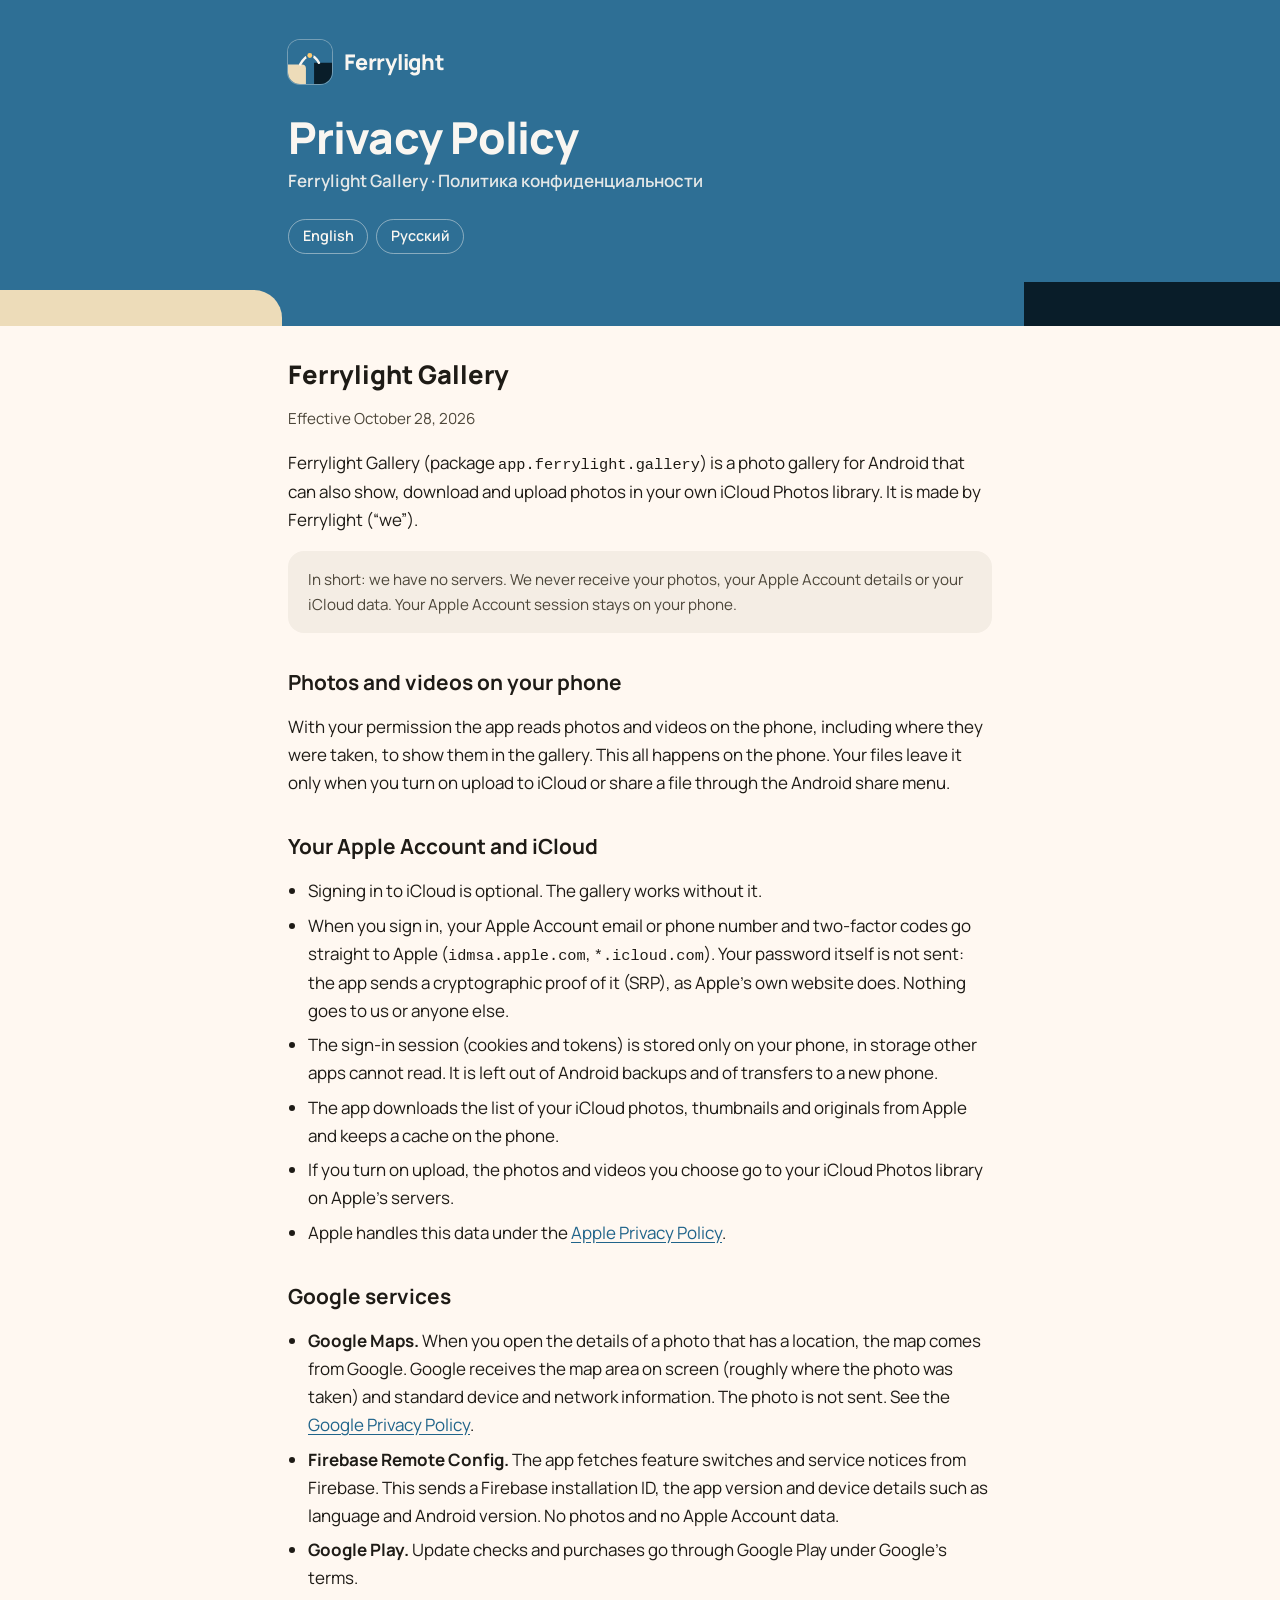
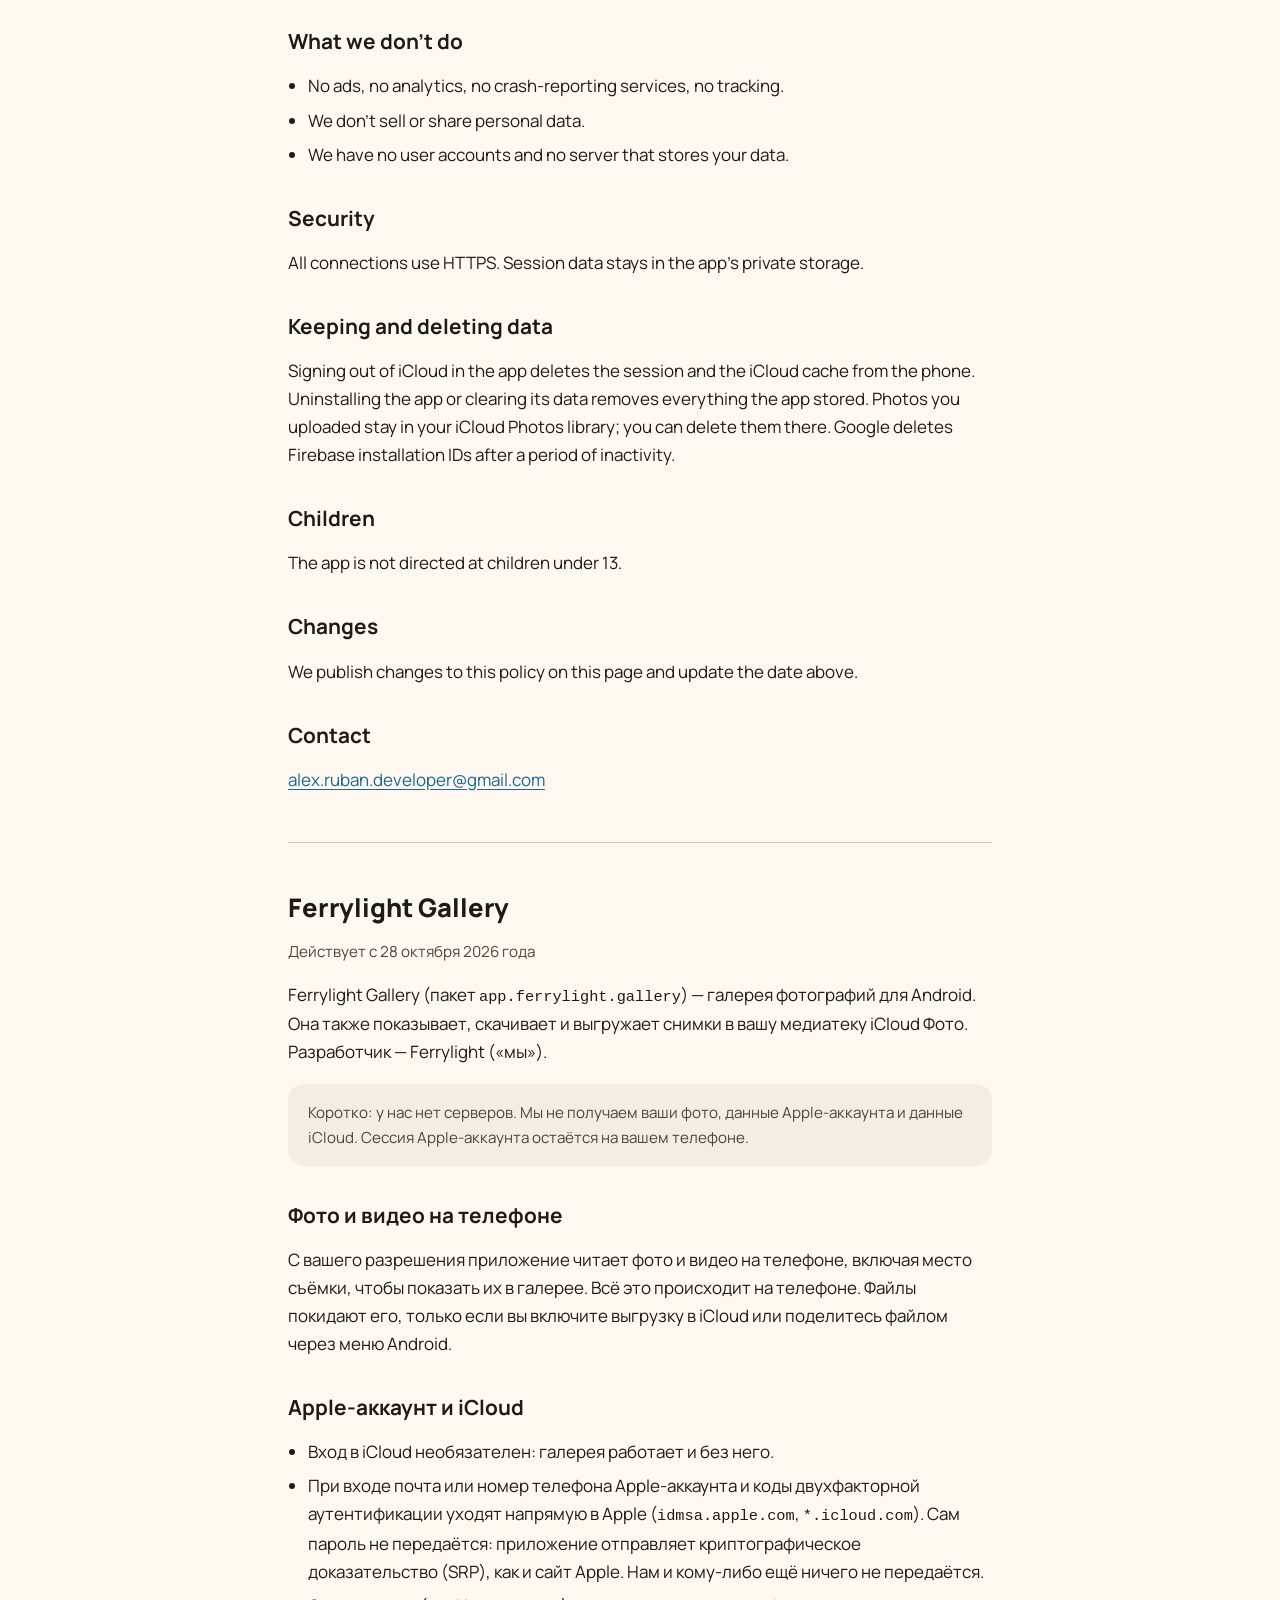
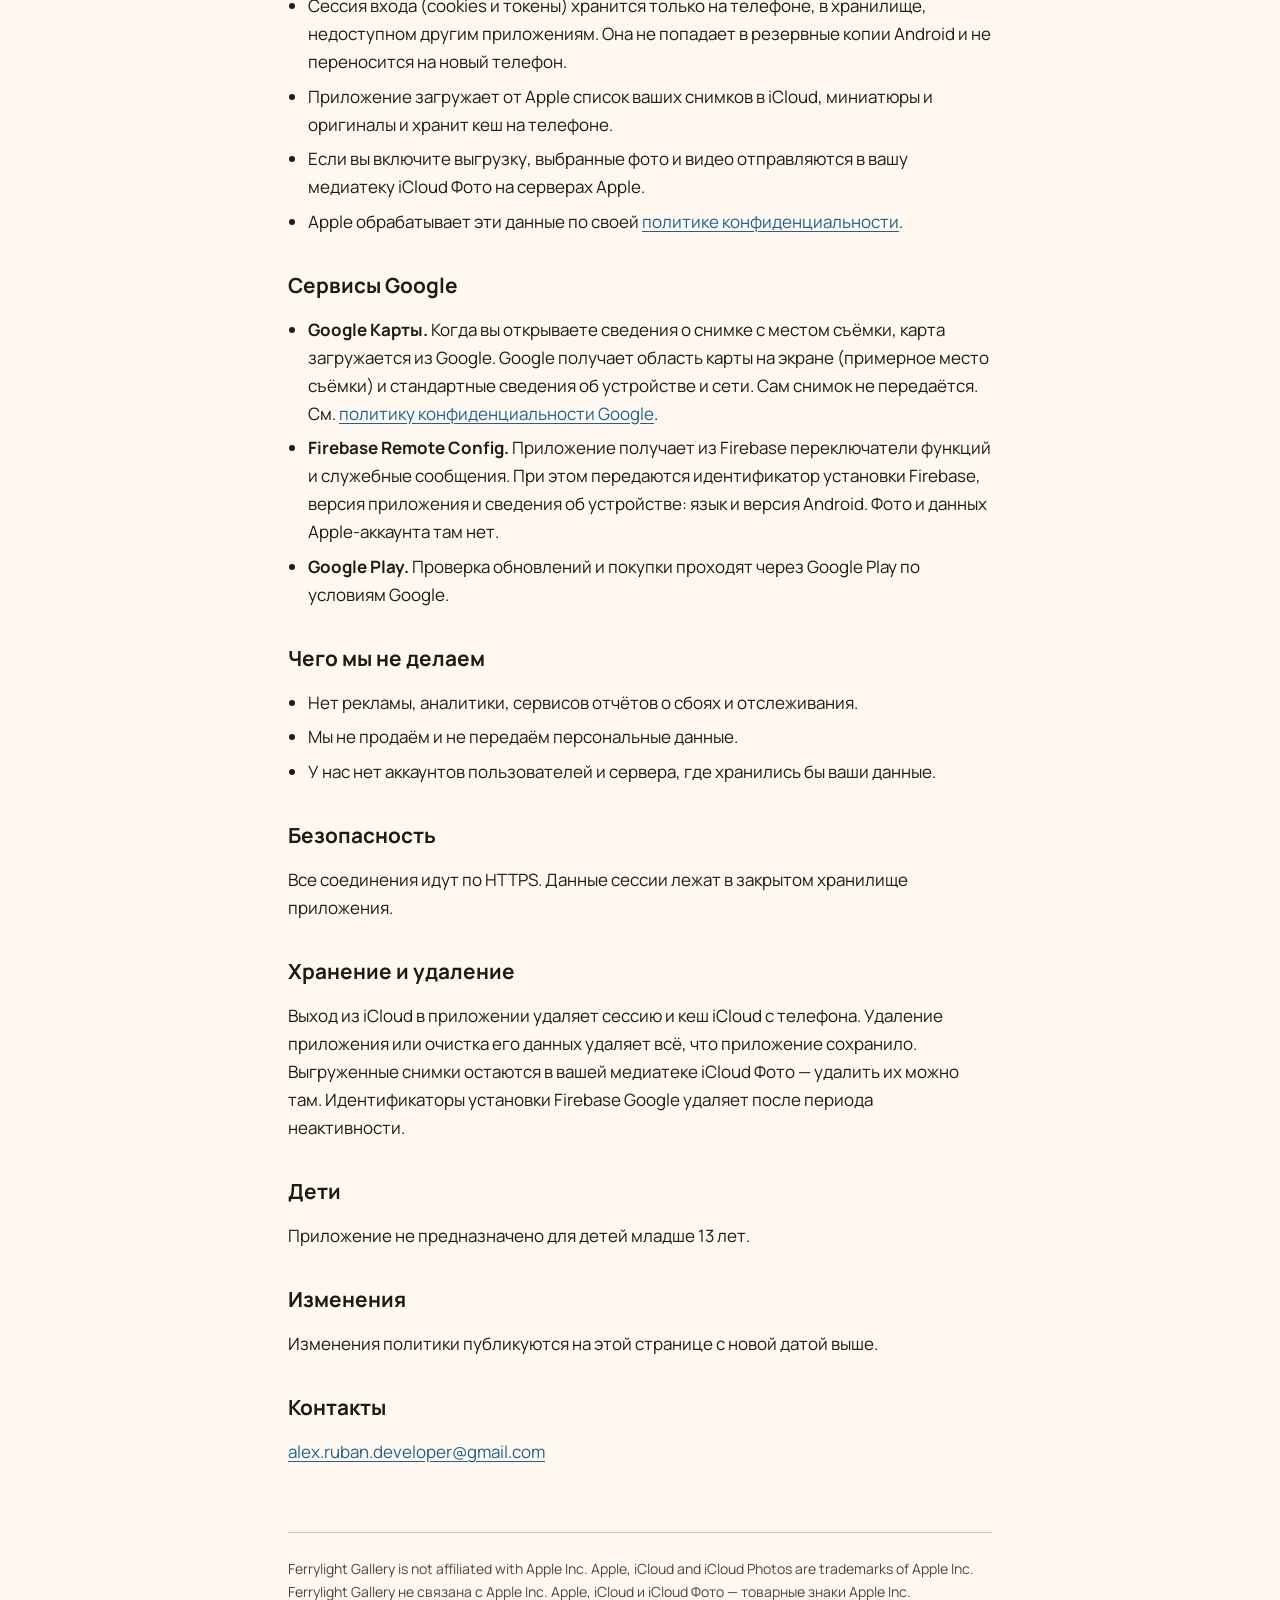
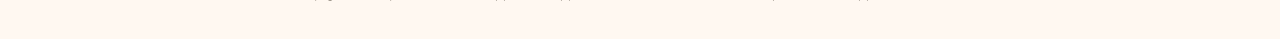
==== privacy/index.html @ f712b7d5 "Add home page and privacy policy Co-Authored-By: Claude Opus 5.5 <noreply@anthropic.com>" ====
<!doctype html>
<html lang="en">
<head>
<meta charset="utf-8">
<meta name="viewport" content="width=device-width, initial-scale=1">
<title>Privacy Policy — Ferrylight Gallery</title>
<meta name="description" content="How Ferrylight Gallery handles your photos and your Apple Account.">
<meta name="theme-color" content="#2E6F95">
<link rel="icon" href="../assets/icon.svg" type="image/svg+xml">
<link rel="preload" href="../assets/fonts/manrope-latin.woff2" as="font" type="font/woff2" crossorigin>
<link rel="stylesheet" href="../assets/site.css">
</head>
<body>

<header class="hero">
  <div class="hero-inner">
    <a class="brand" href="../"><img src="../assets/icon.svg" alt=""><span>Ferrylight</span></a>
    <h1>Privacy Policy</h1>
    <p>Ferrylight Gallery · Политика конфиденциальности</p>
    <nav class="lang" aria-label="Language">
      <a href="#en" hreflang="en">English</a>
      <a href="#ru" hreflang="ru">Русский</a>
    </nav>
  </div>
</header>

<main>

<section id="en" lang="en">
<h2>Ferrylight Gallery</h2>
<p class="meta">Effective October 28, 2026</p>

<p>Ferrylight Gallery (package <code>app.ferrylight.gallery</code>) is a photo gallery for Android that can also show, download and upload
photos in your own iCloud Photos library. It is made by Ferrylight (“we”).</p>
<p class="note">In short: we have no servers. We never receive your photos, your Apple Account details or your iCloud data.
Your Apple Account session stays on your phone.</p>

<h2>Photos and videos on your phone</h2>
<p>With your permission the app reads photos and videos on the phone, including where they were taken, to show them in the gallery.
This all happens on the phone. Your files leave it only when you turn on upload to iCloud or share a file through the Android share menu.</p>

<h2>Your Apple Account and iCloud</h2>
<ul>
  <li>Signing in to iCloud is optional. The gallery works without it.</li>
  <li>When you sign in, your Apple Account email or phone number and two-factor codes go straight to Apple
      (<code>idmsa.apple.com</code>, <code>*.icloud.com</code>). Your password itself is not sent: the app sends a cryptographic proof of it (SRP),
      as Apple’s own website does. Nothing goes to us or anyone else.</li>
  <li>The sign-in session (cookies and tokens) is stored only on your phone, in storage other apps cannot read.
      It is left out of Android backups and of transfers to a new phone.</li>
  <li>The app downloads the list of your iCloud photos, thumbnails and originals from Apple and keeps a cache on the phone.</li>
  <li>If you turn on upload, the photos and videos you choose go to your iCloud Photos library on Apple’s servers.</li>
  <li>Apple handles this data under the <a href="https://www.apple.com/legal/privacy/">Apple Privacy Policy</a>.</li>
</ul>

<h2>Google services</h2>
<ul>
  <li><strong>Google Maps.</strong> When you open the details of a photo that has a location, the map comes from Google. Google receives
      the map area on screen (roughly where the photo was taken) and standard device and network information. The photo is not sent.
      See the <a href="https://policies.google.com/privacy">Google Privacy Policy</a>.</li>
  <li><strong>Firebase Remote Config.</strong> The app fetches feature switches and service notices from Firebase. This sends a Firebase
      installation ID, the app version and device details such as language and Android version. No photos and no Apple Account data.</li>
  <li><strong>Google Play.</strong> Update checks and purchases go through Google Play under Google’s terms.</li>
</ul>

<h2>What we don’t do</h2>
<ul>
  <li>No ads, no analytics, no crash-reporting services, no tracking.</li>
  <li>We don’t sell or share personal data.</li>
  <li>We have no user accounts and no server that stores your data.</li>
</ul>

<h2>Security</h2>
<p>All connections use HTTPS. Session data stays in the app’s private storage.</p>

<h2>Keeping and deleting data</h2>
<p>Signing out of iCloud in the app deletes the session and the iCloud cache from the phone. Uninstalling the app or clearing its data
removes everything the app stored. Photos you uploaded stay in your iCloud Photos library; you can delete them there.
Google deletes Firebase installation IDs after a period of inactivity.</p>

<h2>Children</h2>
<p>The app is not directed at children under 13.</p>

<h2>Changes</h2>
<p>We publish changes to this policy on this page and update the date above.</p>

<h2>Contact</h2>
<p><a href="mailto:alex.ruban.developer@gmail.com">alex.ruban.developer@gmail.com</a></p>
</section>

<section id="ru" lang="ru">
<h2>Ferrylight Gallery</h2>
<p class="meta">Действует с 28 октября 2026 года</p>

<p>Ferrylight Gallery (пакет <code>app.ferrylight.gallery</code>) — галерея фотографий для Android. Она также показывает, скачивает
и выгружает снимки в вашу медиатеку iCloud Фото. Разработчик — Ferrylight («мы»).</p>
<p class="note">Коротко: у нас нет серверов. Мы не получаем ваши фото, данные Apple-аккаунта и данные iCloud.
Сессия Apple-аккаунта остаётся на вашем телефоне.</p>

<h2>Фото и видео на телефоне</h2>
<p>С вашего разрешения приложение читает фото и видео на телефоне, включая место съёмки, чтобы показать их в галерее.
Всё это происходит на телефоне. Файлы покидают его, только если вы включите выгрузку в iCloud или поделитесь файлом через меню Android.</p>

<h2>Apple-аккаунт и iCloud</h2>
<ul>
  <li>Вход в iCloud необязателен: галерея работает и без него.</li>
  <li>При входе почта или номер телефона Apple-аккаунта и коды двухфакторной аутентификации уходят напрямую в Apple
      (<code>idmsa.apple.com</code>, <code>*.icloud.com</code>). Сам пароль не передаётся: приложение отправляет криптографическое
      доказательство (SRP), как и сайт Apple. Нам и кому-либо ещё ничего не передаётся.</li>
  <li>Сессия входа (cookies и токены) хранится только на телефоне, в хранилище, недоступном другим приложениям.
      Она не попадает в резервные копии Android и не переносится на новый телефон.</li>
  <li>Приложение загружает от Apple список ваших снимков в iCloud, миниатюры и оригиналы и хранит кеш на телефоне.</li>
  <li>Если вы включите выгрузку, выбранные фото и видео отправляются в вашу медиатеку iCloud Фото на серверах Apple.</li>
  <li>Apple обрабатывает эти данные по своей <a href="https://www.apple.com/legal/privacy/">политике конфиденциальности</a>.</li>
</ul>

<h2>Сервисы Google</h2>
<ul>
  <li><strong>Google Карты.</strong> Когда вы открываете сведения о снимке с местом съёмки, карта загружается из Google. Google получает
      область карты на экране (примерное место съёмки) и стандартные сведения об устройстве и сети. Сам снимок не передаётся.
      См. <a href="https://policies.google.com/privacy?hl=ru">политику конфиденциальности Google</a>.</li>
  <li><strong>Firebase Remote Config.</strong> Приложение получает из Firebase переключатели функций и служебные сообщения. При этом передаются
      идентификатор установки Firebase, версия приложения и сведения об устройстве: язык и версия Android. Фото и данных Apple-аккаунта там нет.</li>
  <li><strong>Google Play.</strong> Проверка обновлений и покупки проходят через Google Play по условиям Google.</li>
</ul>

<h2>Чего мы не делаем</h2>
<ul>
  <li>Нет рекламы, аналитики, сервисов отчётов о сбоях и отслеживания.</li>
  <li>Мы не продаём и не передаём персональные данные.</li>
  <li>У нас нет аккаунтов пользователей и сервера, где хранились бы ваши данные.</li>
</ul>

<h2>Безопасность</h2>
<p>Все соединения идут по HTTPS. Данные сессии лежат в закрытом хранилище приложения.</p>

<h2>Хранение и удаление</h2>
<p>Выход из iCloud в приложении удаляет сессию и кеш iCloud с телефона. Удаление приложения или очистка его данных удаляет всё,
что приложение сохранило. Выгруженные снимки остаются в вашей медиатеке iCloud Фото — удалить их можно там.
Идентификаторы установки Firebase Google удаляет после периода неактивности.</p>

<h2>Дети</h2>
<p>Приложение не предназначено для детей младше 13 лет.</p>

<h2>Изменения</h2>
<p>Изменения политики публикуются на этой странице с новой датой выше.</p>

<h2>Контакты</h2>
<p><a href="mailto:alex.ruban.developer@gmail.com">alex.ruban.developer@gmail.com</a></p>
</section>

</main>

<footer>
  Ferrylight Gallery is not affiliated with Apple Inc. Apple, iCloud and iCloud Photos are trademarks of Apple Inc.<br>
  Ferrylight Gallery не связана с Apple Inc. Apple, iCloud и iCloud Фото — товарные знаки Apple Inc.
</footer>

</body>
</html>
---- assets/site.css ----
/* Ferrylight site: brand colors and M3 tokens from ferrylight-app/brand (tokens/brand.json, tokens/m3-scheme.json). */
@font-face {
  font-family: "Manrope";
  src: url("fonts/manrope-latin.woff2") format("woff2");
  font-weight: 200 800;
  font-display: swap;
  unicode-range: U+0000-00FF, U+0131, U+0152-0153, U+02BB-02BC, U+02C6, U+02DA, U+02DC, U+2000-206F, U+2074, U+20AC, U+2122, U+2191, U+2193, U+2212, U+2215, U+FEFF, U+FFFD;
}
@font-face {
  font-family: "Manrope";
  src: url("fonts/manrope-cyrillic.woff2") format("woff2");
  font-weight: 200 800;
  font-display: swap;
  unicode-range: U+0301, U+0400-045F, U+0490-0491, U+04B0-04B1, U+2116;
}

:root {
  --water: #2E6F95;
  --shore-warm: #EDDCB9;
  --shore-cool: #091D29;
  --lantern: #FFCB70;
  --foam: #F9F6F1;

  --primary: #20648A;
  --surface: #FFF8F1;
  --on-surface: #1E1B16;
  --on-surface-variant: #4C4639;
  --surface-container: #F4EDE4;
  --outline-variant: #CFC5B4;
  color-scheme: light dark;
}
@media (prefers-color-scheme: dark) {
  :root {
    --primary: #91CDF8;
    --surface: #15130E;
    --on-surface: #E8E1D9;
    --on-surface-variant: #CFC5B4;
    --surface-container: #221F1A;
    --outline-variant: #4C4639;
  }
}

* { box-sizing: border-box; }
html { -webkit-text-size-adjust: 100%; }
body {
  margin: 0;
  font: 400 17px/1.65 "Manrope", system-ui, sans-serif;
  color: var(--on-surface);
  background: var(--surface);
}
a { color: var(--primary); text-underline-offset: 0.15em; }
code { font-size: 0.9em; overflow-wrap: anywhere; }

/* Header: water with the two shores in the bottom corners, as on the store graphic. */
.hero {
  position: relative;
  overflow: hidden;
  background: var(--water);
  color: var(--foam);
  padding: 2.5rem 0 4.5rem;
}
.hero::before, .hero::after {
  content: "";
  position: absolute;
  bottom: 0;
  height: 2.25rem;
}
.hero::before { left: 0; width: 22%; background: var(--shore-warm); border-top-right-radius: 1.75rem; }
.hero::after { right: 0; width: 20%; height: 2.75rem; background: var(--shore-cool); }
.hero-inner, main, footer { width: min(44rem, 100% - 2rem); margin: 0 auto; }
.brand { display: flex; align-items: center; gap: 0.75rem; color: inherit; text-decoration: none; }
.brand img { width: 2.75rem; height: 2.75rem; border-radius: 0.75rem; box-shadow: 0 0 0 1px rgb(249 246 241 / 0.35); }
.brand span { font-weight: 800; font-size: 1.35rem; letter-spacing: -0.01em; }
.hero h1 { margin: 1.75rem 0 0.25rem; font-weight: 800; font-size: clamp(2rem, 6vw, 2.75rem); line-height: 1.15; letter-spacing: -0.02em; }
.hero p { margin: 0; font-weight: 600; opacity: 0.9; }

.lang { display: flex; gap: 0.5rem; margin: 1.5rem 0 0; }
.lang a {
  color: var(--foam);
  text-decoration: none;
  font-weight: 600;
  font-size: 0.9rem;
  padding: 0.3rem 0.85rem;
  border: 1px solid rgb(249 246 241 / 0.45);
  border-radius: 999px;
}
.lang a:hover, .lang a:focus-visible { background: rgb(249 246 241 / 0.15); }

main { padding: 1rem 0 3rem; }
main section + section { margin-top: 3rem; padding-top: 2rem; border-top: 1px solid var(--outline-variant); }
h2 { margin: 2.25rem 0 0.5rem; font-weight: 700; font-size: 1.3rem; line-height: 1.3; }
section > h2:first-child { margin-top: 1rem; font-size: 1.6rem; font-weight: 800; }
ul { padding-left: 1.25rem; }
li + li { margin-top: 0.4rem; }
.meta { color: var(--on-surface-variant); font-size: 0.95rem; }
.note {
  background: var(--surface-container);
  border-radius: 1rem;
  padding: 1rem 1.25rem;
  color: var(--on-surface-variant);
  font-size: 0.95rem;
}

footer {
  padding: 1.5rem 0 2.5rem;
  color: var(--on-surface-variant);
  font-size: 0.875rem;
  border-top: 1px solid var(--outline-variant);
}
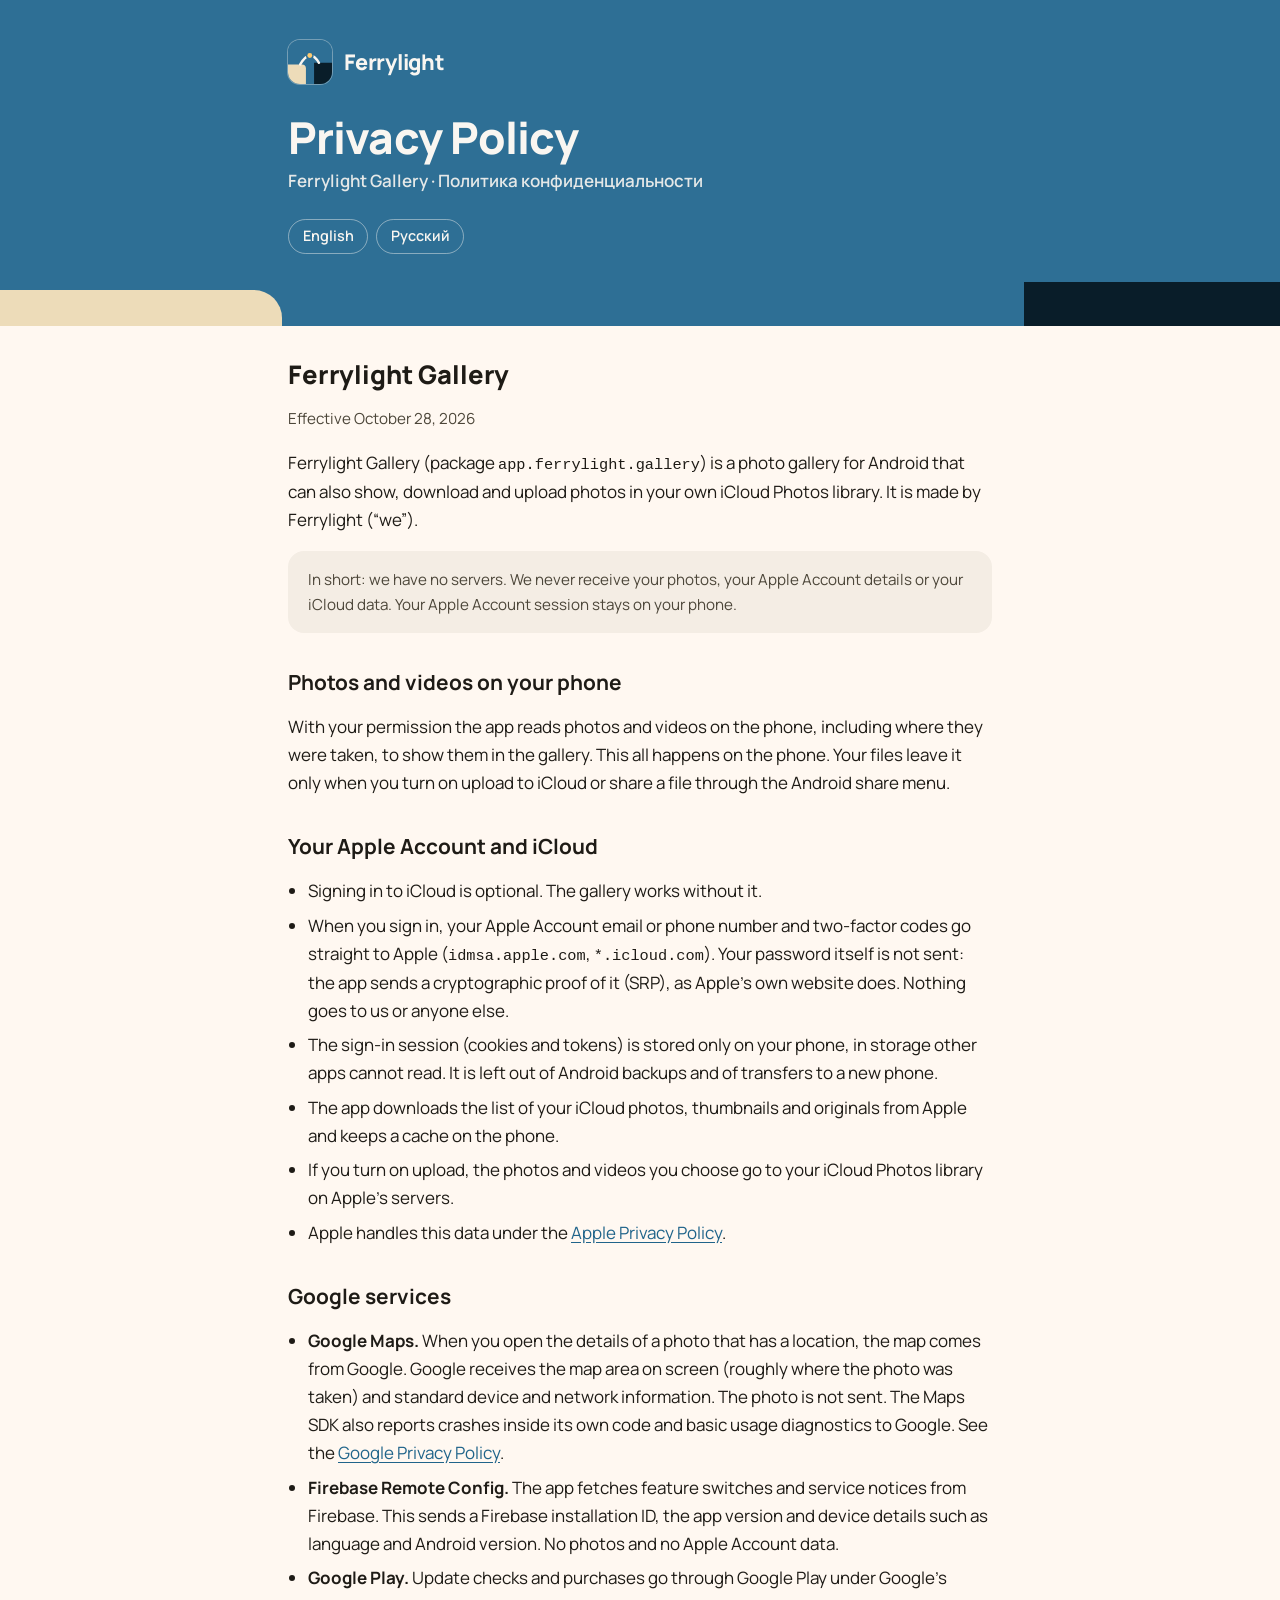
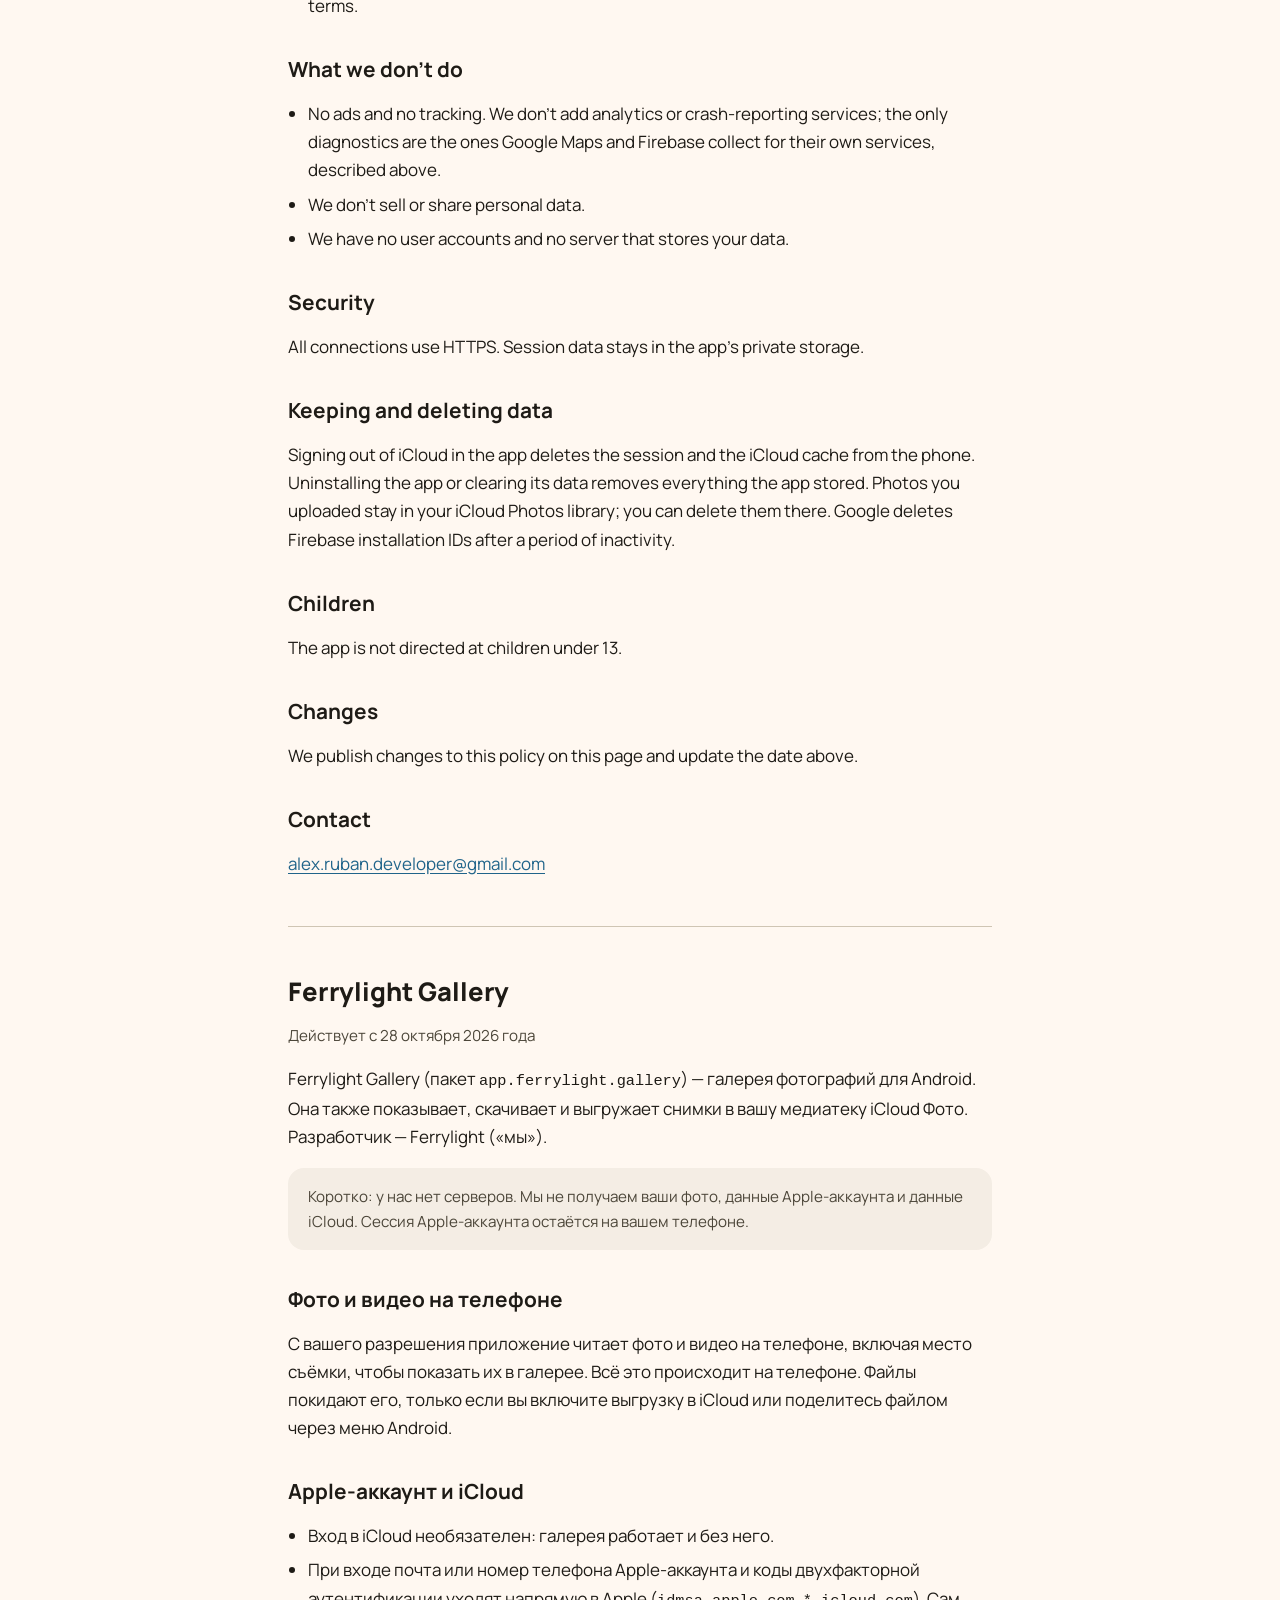
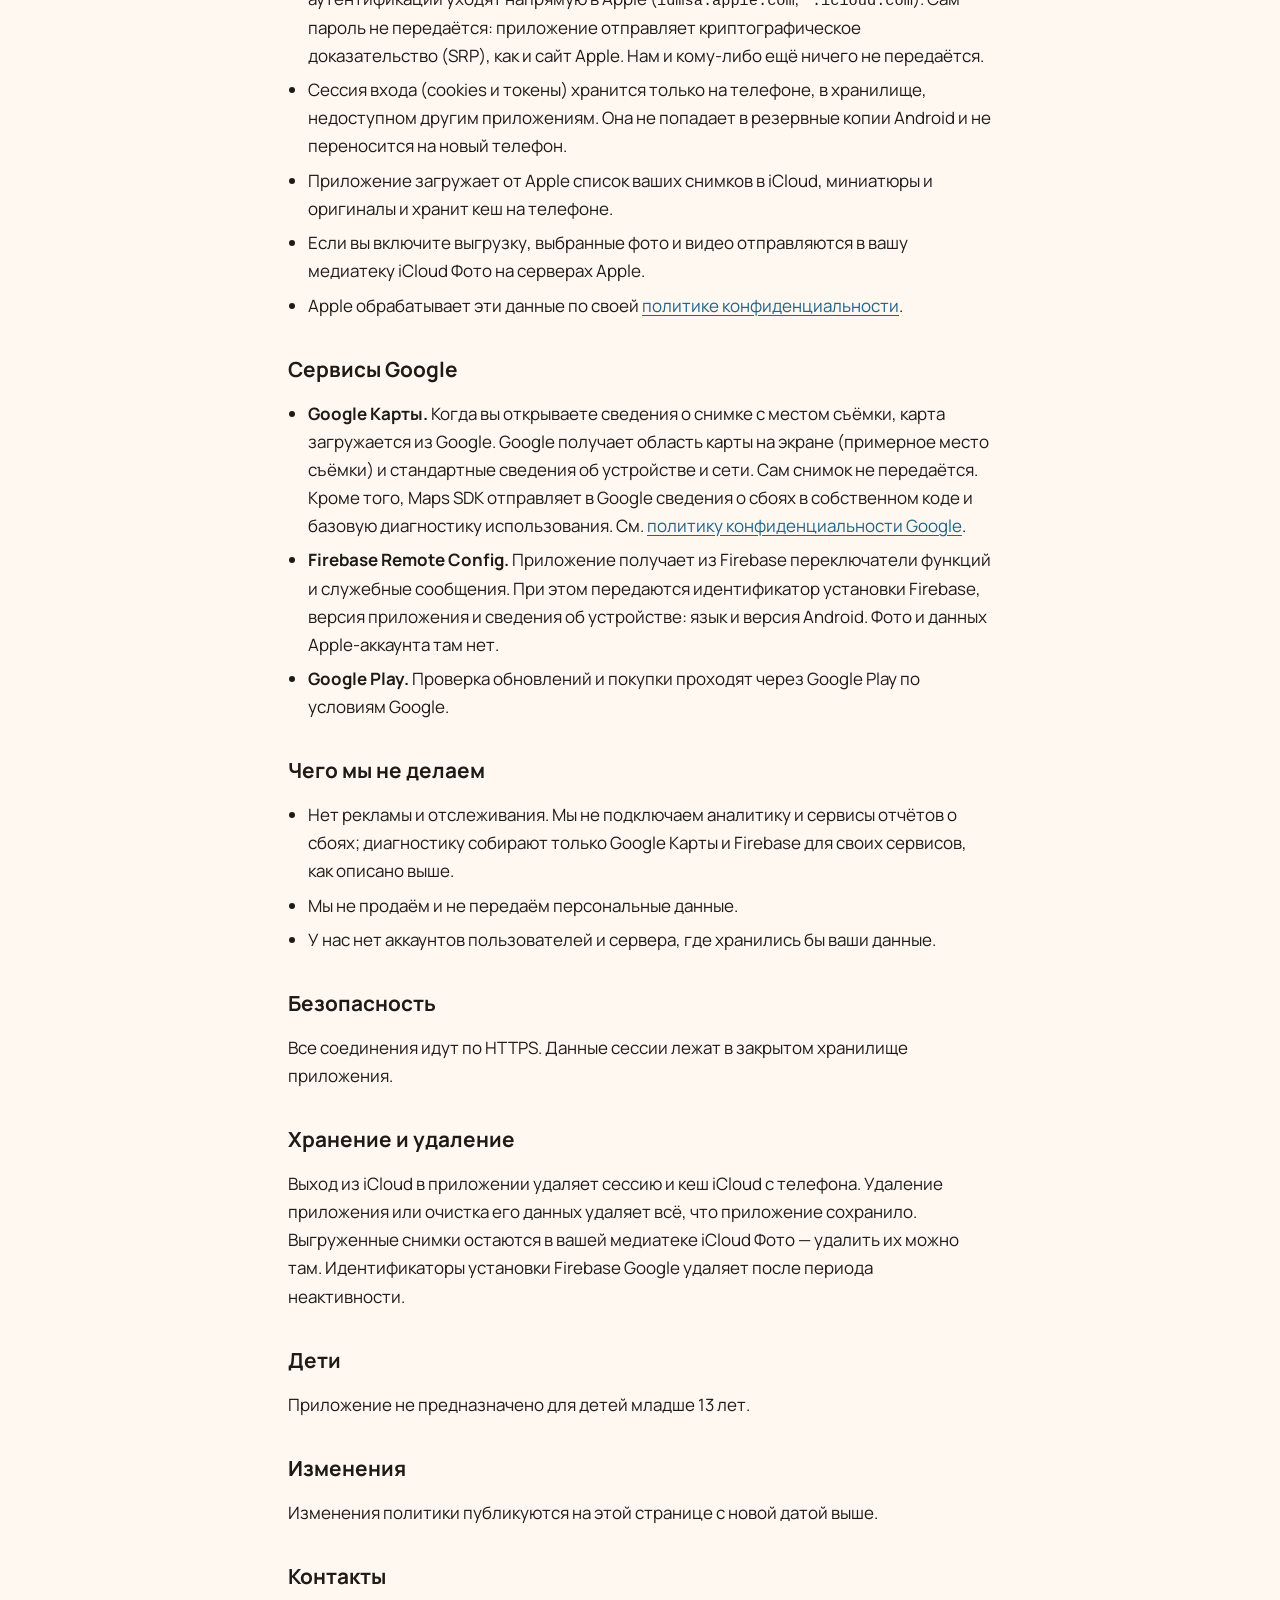
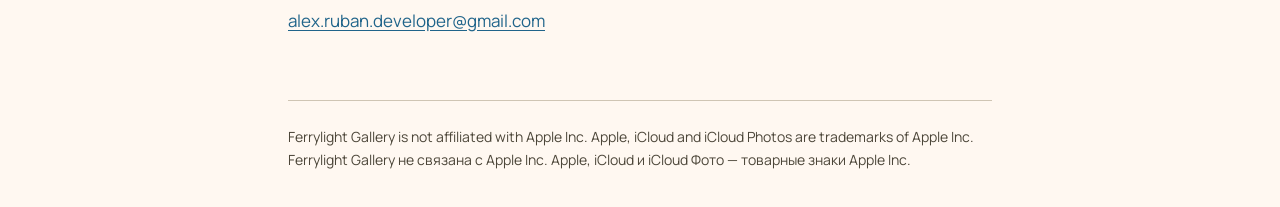
==== commit 832635c0: "Privacy: name Maps SDK crash diagnostics Co-Authored-By: Claude Opus 5.5 <noreply@anthropic.com>" ====
--- a/privacy/index.html
+++ b/privacy/index.html
@@ -55,7 +55,7 @@
 <h2>Google services</h2>
 <ul>
   <li><strong>Google Maps.</strong> When you open the details of a photo that has a location, the map comes from Google. Google receives
-      the map area on screen (roughly where the photo was taken) and standard device and network information. The photo is not sent.
+      the map area on screen (roughly where the photo was taken) and standard device and network information. The photo is not sent. The Maps SDK also reports crashes inside its own code and basic usage diagnostics to Google.
       See the <a href="https://policies.google.com/privacy">Google Privacy Policy</a>.</li>
   <li><strong>Firebase Remote Config.</strong> The app fetches feature switches and service notices from Firebase. This sends a Firebase
       installation ID, the app version and device details such as language and Android version. No photos and no Apple Account data.</li>
@@ -64,7 +64,7 @@
 
 <h2>What we don’t do</h2>
 <ul>
-  <li>No ads, no analytics, no crash-reporting services, no tracking.</li>
+  <li>No ads and no tracking. We don’t add analytics or crash-reporting services; the only diagnostics are the ones Google Maps and Firebase collect for their own services, described above.</li>
   <li>We don’t sell or share personal data.</li>
   <li>We have no user accounts and no server that stores your data.</li>
 </ul>
@@ -116,7 +116,7 @@
 <h2>Сервисы Google</h2>
 <ul>
   <li><strong>Google Карты.</strong> Когда вы открываете сведения о снимке с местом съёмки, карта загружается из Google. Google получает
-      область карты на экране (примерное место съёмки) и стандартные сведения об устройстве и сети. Сам снимок не передаётся.
+      область карты на экране (примерное место съёмки) и стандартные сведения об устройстве и сети. Сам снимок не передаётся. Кроме того, Maps SDK отправляет в Google сведения о сбоях в собственном коде и базовую диагностику использования.
       См. <a href="https://policies.google.com/privacy?hl=ru">политику конфиденциальности Google</a>.</li>
   <li><strong>Firebase Remote Config.</strong> Приложение получает из Firebase переключатели функций и служебные сообщения. При этом передаются
       идентификатор установки Firebase, версия приложения и сведения об устройстве: язык и версия Android. Фото и данных Apple-аккаунта там нет.</li>
@@ -125,7 +125,7 @@
 
 <h2>Чего мы не делаем</h2>
 <ul>
-  <li>Нет рекламы, аналитики, сервисов отчётов о сбоях и отслеживания.</li>
+  <li>Нет рекламы и отслеживания. Мы не подключаем аналитику и сервисы отчётов о сбоях; диагностику собирают только Google Карты и Firebase для своих сервисов, как описано выше.</li>
   <li>Мы не продаём и не передаём персональные данные.</li>
   <li>У нас нет аккаунтов пользователей и сервера, где хранились бы ваши данные.</li>
 </ul>
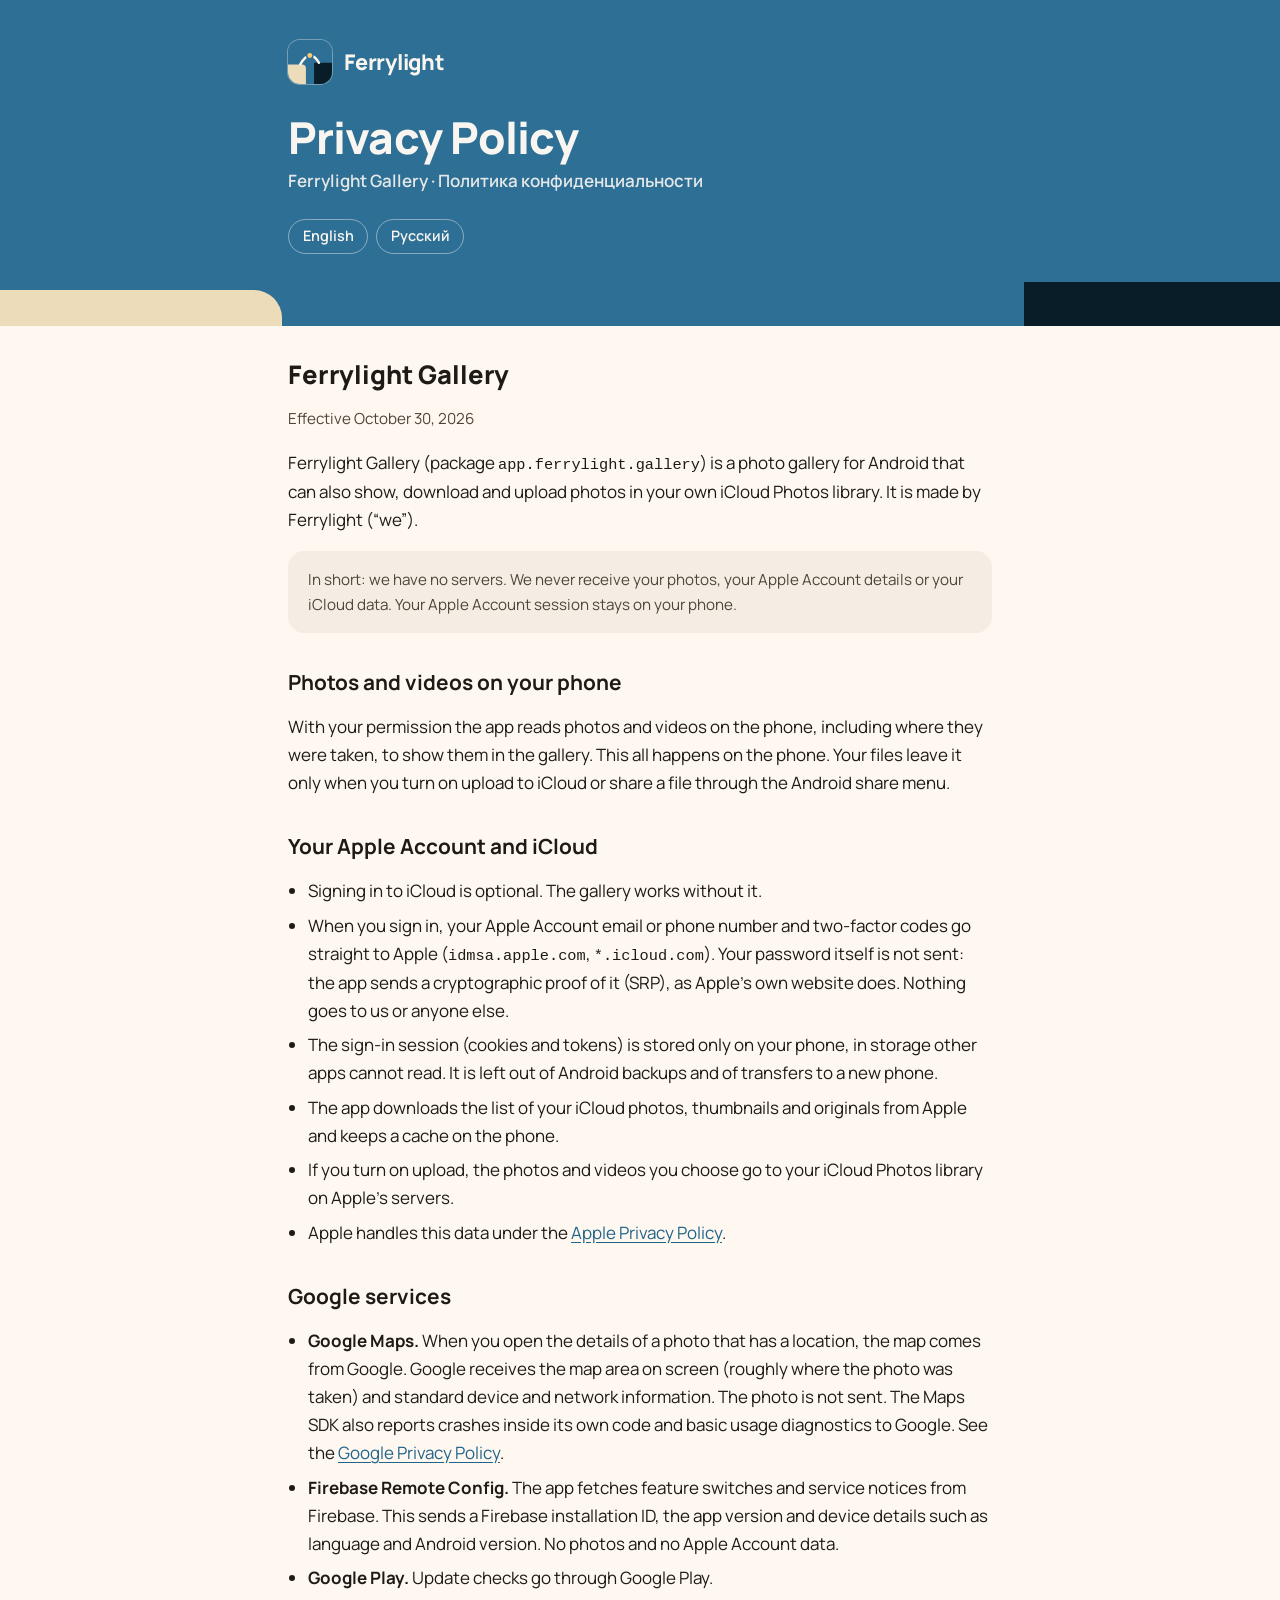
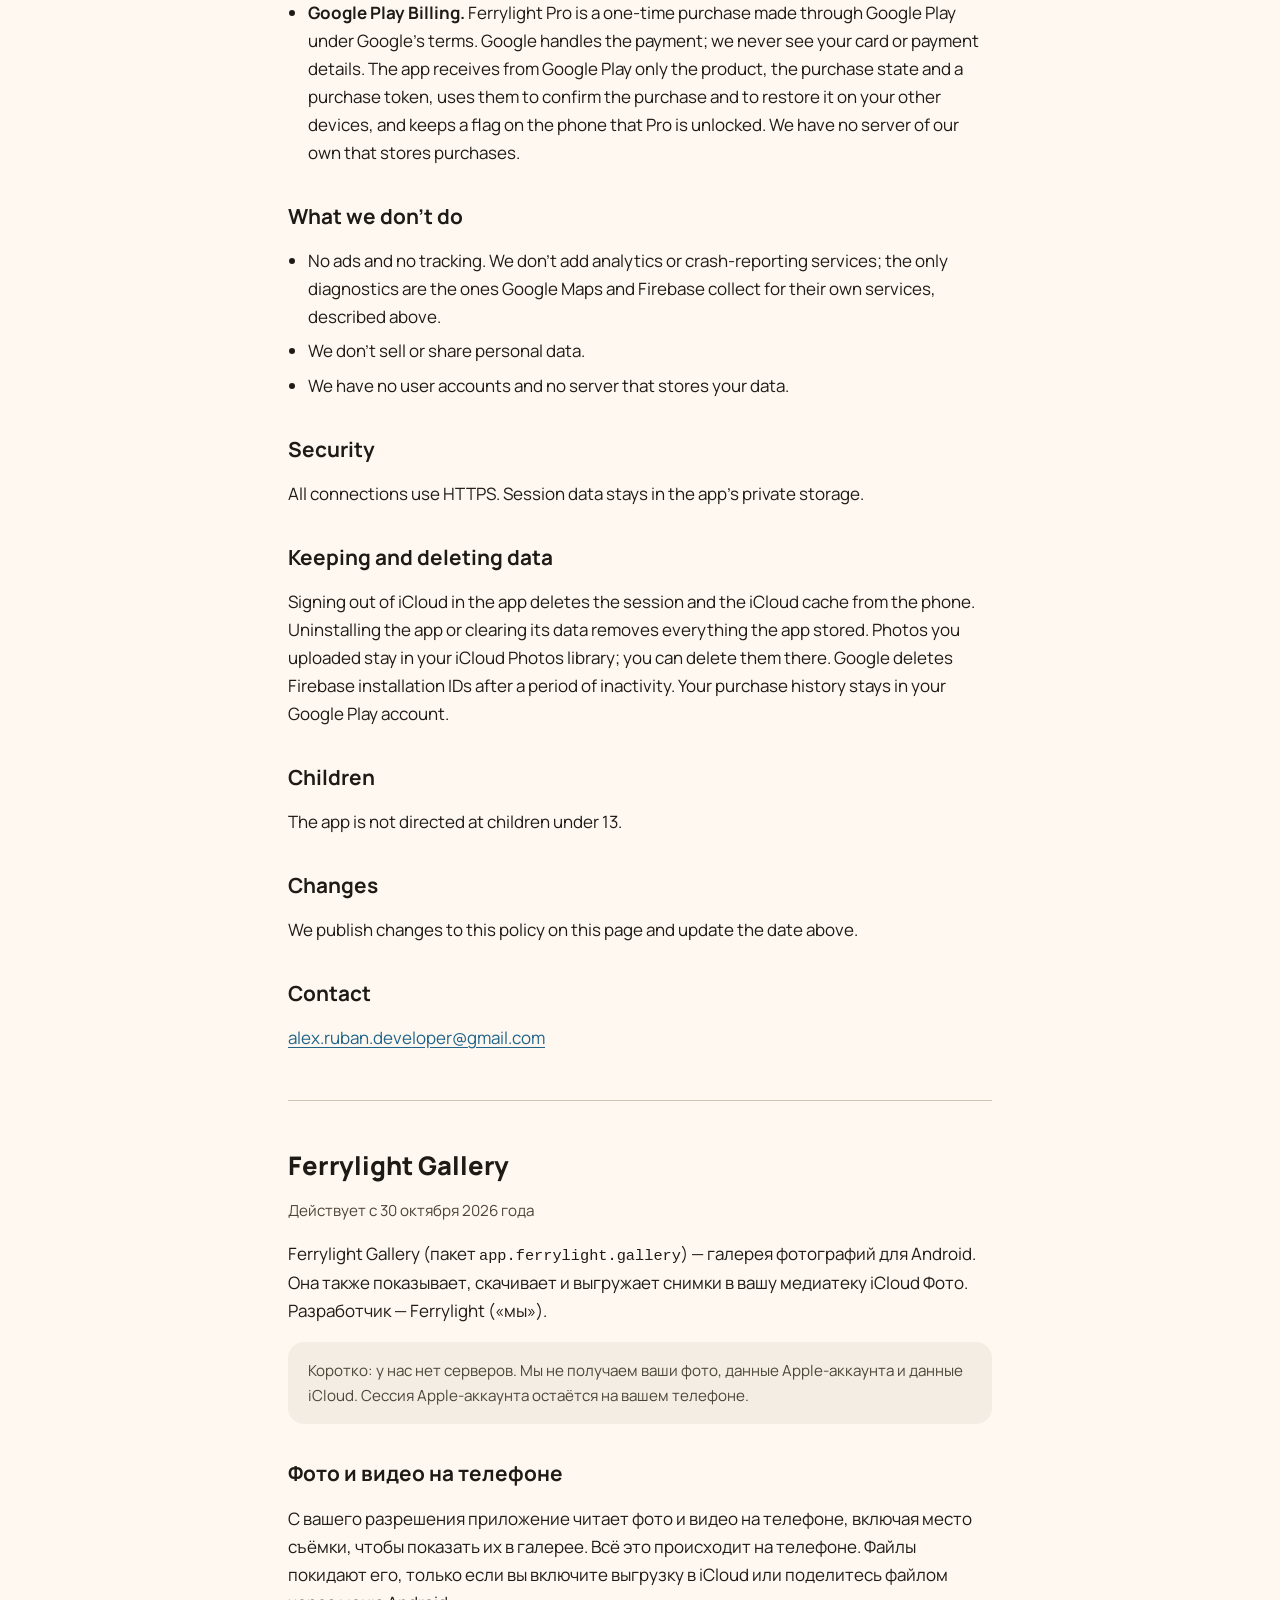
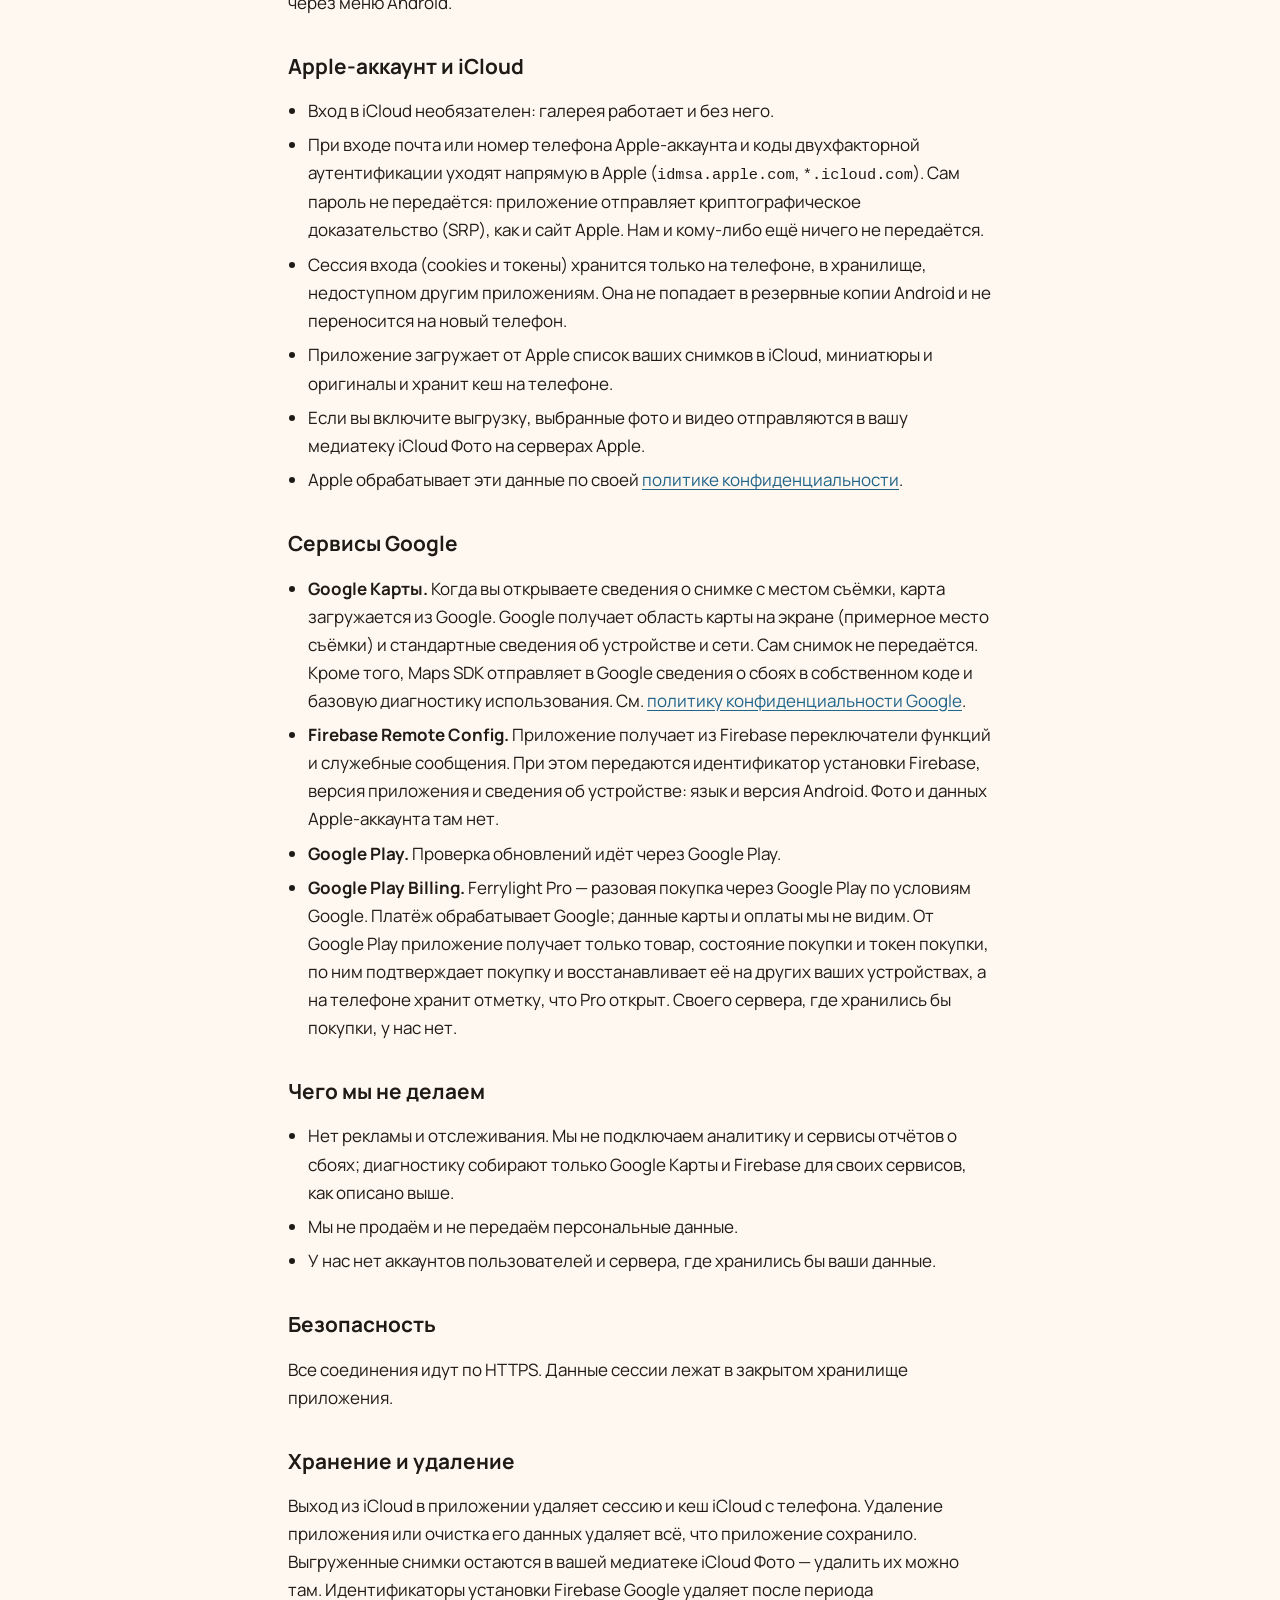
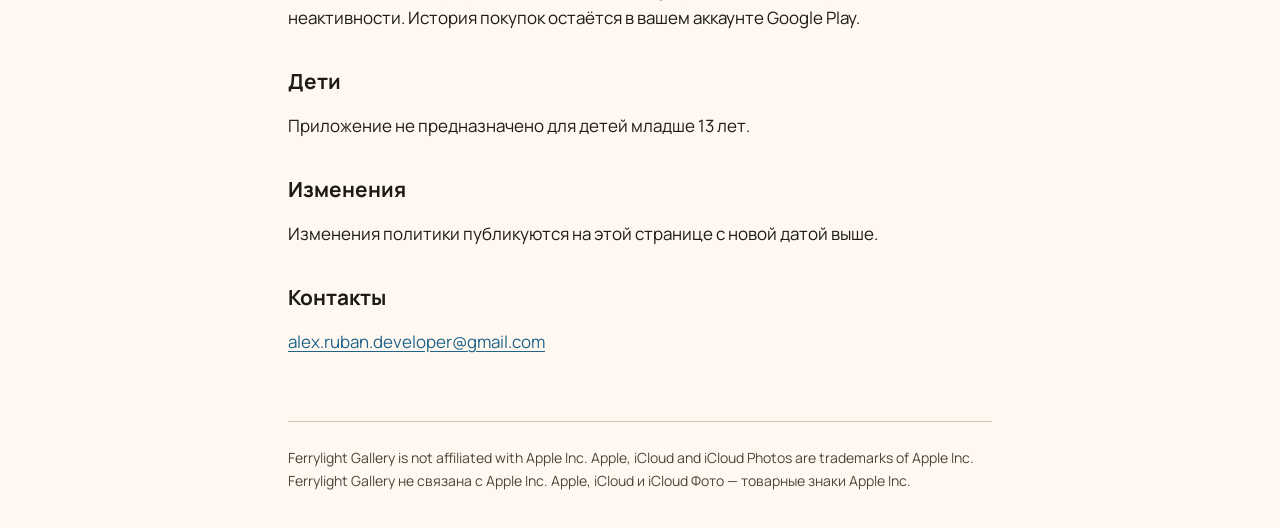
==== commit 50b12fc2: "Privacy: describe Google Play Billing for Ferrylight Pro Co-Authored-By: Claude Opus 5.5 <noreply@an" ====
--- a/privacy/index.html
+++ b/privacy/index.html
@@ -28,7 +28,7 @@
 
 <section id="en" lang="en">
 <h2>Ferrylight Gallery</h2>
-<p class="meta">Effective October 28, 2026</p>
+<p class="meta">Effective October 30, 2026</p>
 
 <p>Ferrylight Gallery (package <code>app.ferrylight.gallery</code>) is a photo gallery for Android that can also show, download and upload
 photos in your own iCloud Photos library. It is made by Ferrylight (“we”).</p>
@@ -59,7 +59,11 @@
       See the <a href="https://policies.google.com/privacy">Google Privacy Policy</a>.</li>
   <li><strong>Firebase Remote Config.</strong> The app fetches feature switches and service notices from Firebase. This sends a Firebase
       installation ID, the app version and device details such as language and Android version. No photos and no Apple Account data.</li>
-  <li><strong>Google Play.</strong> Update checks and purchases go through Google Play under Google’s terms.</li>
+  <li><strong>Google Play.</strong> Update checks go through Google Play.</li>
+  <li><strong>Google Play Billing.</strong> Ferrylight Pro is a one-time purchase made through Google Play under Google’s terms. Google handles the payment;
+      we never see your card or payment details. The app receives from Google Play only the product, the purchase state and a purchase token,
+      uses them to confirm the purchase and to restore it on your other devices, and keeps a flag on the phone that Pro is unlocked.
+      We have no server of our own that stores purchases.</li>
 </ul>
 
 <h2>What we don’t do</h2>
@@ -75,7 +79,7 @@
 <h2>Keeping and deleting data</h2>
 <p>Signing out of iCloud in the app deletes the session and the iCloud cache from the phone. Uninstalling the app or clearing its data
 removes everything the app stored. Photos you uploaded stay in your iCloud Photos library; you can delete them there.
-Google deletes Firebase installation IDs after a period of inactivity.</p>
+Google deletes Firebase installation IDs after a period of inactivity. Your purchase history stays in your Google Play account.</p>
 
 <h2>Children</h2>
 <p>The app is not directed at children under 13.</p>
@@ -89,7 +93,7 @@
 
 <section id="ru" lang="ru">
 <h2>Ferrylight Gallery</h2>
-<p class="meta">Действует с 28 октября 2026 года</p>
+<p class="meta">Действует с 30 октября 2026 года</p>
 
 <p>Ferrylight Gallery (пакет <code>app.ferrylight.gallery</code>) — галерея фотографий для Android. Она также показывает, скачивает
 и выгружает снимки в вашу медиатеку iCloud Фото. Разработчик — Ferrylight («мы»).</p>
@@ -120,7 +124,11 @@
       См. <a href="https://policies.google.com/privacy?hl=ru">политику конфиденциальности Google</a>.</li>
   <li><strong>Firebase Remote Config.</strong> Приложение получает из Firebase переключатели функций и служебные сообщения. При этом передаются
       идентификатор установки Firebase, версия приложения и сведения об устройстве: язык и версия Android. Фото и данных Apple-аккаунта там нет.</li>
-  <li><strong>Google Play.</strong> Проверка обновлений и покупки проходят через Google Play по условиям Google.</li>
+  <li><strong>Google Play.</strong> Проверка обновлений идёт через Google Play.</li>
+  <li><strong>Google Play Billing.</strong> Ferrylight Pro — разовая покупка через Google Play по условиям Google. Платёж обрабатывает Google;
+      данные карты и оплаты мы не видим. От Google Play приложение получает только товар, состояние покупки и токен покупки,
+      по ним подтверждает покупку и восстанавливает её на других ваших устройствах, а на телефоне хранит отметку, что Pro открыт.
+      Своего сервера, где хранились бы покупки, у нас нет.</li>
 </ul>
 
 <h2>Чего мы не делаем</h2>
@@ -136,7 +144,7 @@
 <h2>Хранение и удаление</h2>
 <p>Выход из iCloud в приложении удаляет сессию и кеш iCloud с телефона. Удаление приложения или очистка его данных удаляет всё,
 что приложение сохранило. Выгруженные снимки остаются в вашей медиатеке iCloud Фото — удалить их можно там.
-Идентификаторы установки Firebase Google удаляет после периода неактивности.</p>
+Идентификаторы установки Firebase Google удаляет после периода неактивности. История покупок остаётся в вашем аккаунте Google Play.</p>
 
 <h2>Дети</h2>
 <p>Приложение не предназначено для детей младше 13 лет.</p>
